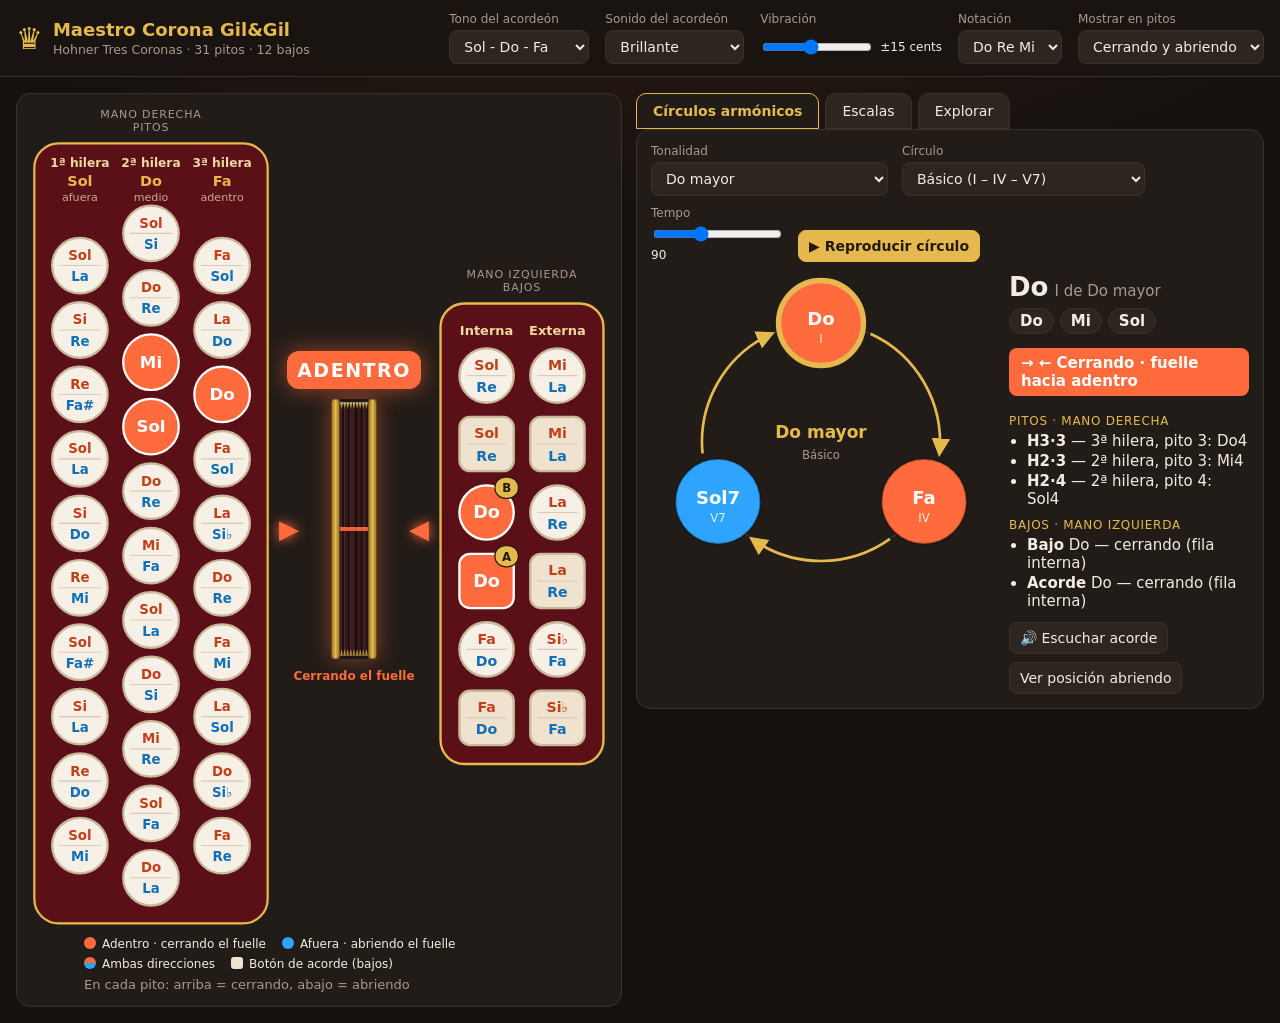
==== index.html @ 0b9e5608 "Add files via upload Proyecto Maestro corona Gil&Gil, permite reproducir círculos armónicos y escala" ====
<!doctype html>
<html lang="es">
<head>
  <meta charset="utf-8">
  <meta name="viewport" content="width=device-width, initial-scale=1">
  <title>Maestro Corona Gil&amp;Gil</title>
  <meta name="theme-color" content="#1a1512">
  <meta name="description" content="Círculos armónicos, escalas y teclado del acordeón diatónico Hohner Tres Coronas.">
  <link rel="manifest" href="manifest.webmanifest">
  <link rel="icon" href="icons/icon.svg" type="image/svg+xml">
  <link rel="apple-touch-icon" href="icons/apple-touch-icon.png">
  <link rel="stylesheet" href="css/styles.css">
</head>
<body>
  <header class="topbar">
    <div class="brand">
      <span class="logo">♛</span>
      <div>
        <strong>Maestro Corona Gil&amp;Gil</strong>
        <small>Hohner Tres Coronas · 31 pitos · 12 bajos</small>
      </div>
    </div>
    <div class="controls">
      <button id="installBtn" class="primary install hidden">⬇ Instalar app</button>
      <label>Tono del acordeón <select id="tuning"></select></label>
      <label>Sonido del acordeón <select id="voice"></select></label>
      <label>Vibración
        <span class="inline"><input type="range" id="tremolo" min="0" max="35" step="1"><output id="tremoloOut"></output></span>
      </label>
      <label>Notación
        <select id="notation">
          <option value="latin">Do Re Mi</option>
          <option value="anglo">C D E</option>
        </select>
      </label>
      <label>Mostrar en pitos
        <select id="display">
          <option value="both">Cerrando y abriendo</option>
          <option value="push">Solo cerrando</option>
          <option value="pull">Solo abriendo</option>
        </select>
      </label>
    </div>
  </header>

  <main>
    <section class="card instrument">
      <div class="scroll-x">
        <div class="accordion">
          <div class="side">
            <div class="part-title">Mano derecha<br>Pitos</div>
            <svg id="treble" class="keys"></svg>
          </div>
          <div id="bellows" class="bellows">
            <div class="bw-label" id="bellowsLabel">FUELLE</div>
            <div class="bw-stage">
              <span class="bw-arrow left" id="arrowL"></span>
              <div class="bw-body">
                <div class="bw-frame"></div>
                <div class="bw-pleats">
                  <i></i><i></i><i></i><i></i><i></i><i></i><i></i><i></i><i></i>
                </div>
                <div class="bw-frame"></div>
              </div>
              <span class="bw-arrow right" id="arrowR"></span>
            </div>
            <div class="bw-sub" id="bellowsSub">Toca un botón</div>
          </div>
          <div class="side">
            <div class="part-title">Mano izquierda<br>Bajos</div>
            <svg id="bass" class="keys"></svg>
          </div>
        </div>
      </div>
      <div class="legend">
        <span><i class="dot push"></i>Adentro · cerrando el fuelle</span>
        <span><i class="dot pull"></i>Afuera · abriendo el fuelle</span>
        <span><i class="dot both"></i>Ambas direcciones</span>
        <span><i class="sq"></i>Botón de acorde (bajos)</span>
        <span class="muted">En cada pito: arriba = cerrando, abajo = abriendo</span>
      </div>
    </section>

    <div class="work">
    <nav class="tabs">
      <button data-tab="circles" class="active">Círculos armónicos</button>
      <button data-tab="scales">Escalas</button>
      <button data-tab="explore">Explorar</button>
    </nav>

    <section class="card tab" id="tab-circles">
      <div class="toolbar">
        <label>Tonalidad <select id="cKey"></select></label>
        <label>Círculo <select id="cType"></select></label>
        <label>Tempo <input type="range" id="cTempo" min="40" max="180" value="90"><output id="cTempoOut">90</output></label>
        <button id="cPlay" class="primary">▶ Reproducir círculo</button>
      </div>
      <div class="circle-wrap">
        <svg id="circleSvg" viewBox="0 0 320 320"></svg>
        <div id="chordInfo" class="chord-info"></div>
      </div>
    </section>

    <section class="card tab hidden" id="tab-scales">
      <div class="toolbar">
        <label>Tónica <select id="sRoot"></select></label>
        <label>Escala <select id="sType"></select></label>
        <label>Mano
          <select id="sHand">
            <option value="pitos">Pitos (mano derecha)</option>
            <option value="bajos">Bajos (mano izquierda)</option>
            <option value="ambas">Pitos + bajos</option>
          </select>
        </label>
        <label>Tocar en <select id="sInt"></select></label>
        <label>Octava inicial
          <select id="sOct"><option value="3">3 (grave)</option><option value="4" selected>4 (media)</option><option value="5">5 (aguda)</option></select>
        </label>
        <label>Extensión
          <select id="sSpan"><option value="1" selected>1 octava</option><option value="2">2 octavas</option></select>
        </label>
      </div>
      <div class="toolbar">
        <button id="sPlay" class="primary">▶ Reproducir</button>
        <button id="sPrev">◀ Paso</button>
        <button id="sNext">Paso ▶</button>
        <button id="sMap">Ver recorrido completo</button>
        <label>Tempo <input type="range" id="sTempo" min="40" max="200" value="100"><output id="sTempoOut">100</output></label>
      </div>
      <div id="scaleSummary" class="summary"></div>
      <div id="steps" class="steps"></div>
    </section>

    <section class="card tab hidden" id="tab-explore">
      <div class="toolbar">
        <div class="seg" id="dirSeg">
          <button data-dir="push" class="active push">→ ← Cerrando</button>
          <button data-dir="pull" class="pull">← → Abriendo</button>
        </div>
        <label>Buscar nota <select id="eFind"></select></label>
        <button id="eClear">Limpiar</button>
      </div>
      <p class="muted">Toca cualquier pito o bajo para escucharlo en la dirección elegida.
        Barra espaciadora: cambiar dirección del fuelle.</p>
      <div id="exploreInfo" class="summary"></div>
    </section>
    </div>
  </main>

  <script src="js/layout.js"></script>
  <script src="js/music.js"></script>
  <script src="js/audio.js"></script>
  <script src="js/app.js"></script>
  <script src="js/install.js"></script>
</body>
</html>
---- css/styles.css ----
:root {
  --bg: #14110f;
  --card: #221c18;
  --line: #3a312b;
  --text: #f3ece4;
  --muted: #a8998b;
  --gold: #e5b94e;
  --push: #ff6b3d;
  --pull: #2fa4ff;
  --na: #5a504a;
  --key: #f6f0e6;
  --key-line: #c9b89a;
  --body: #5b1018;
}

* { box-sizing: border-box; }

body {
  margin: 0;
  background: radial-gradient(1200px 600px at 50% -200px, #3a1d14 0%, transparent 70%), var(--bg);
  color: var(--text);
  font-family: system-ui, -apple-system, "Segoe UI", Roboto, sans-serif;
  font-size: 15px;
}

.topbar {
  display: flex; flex-wrap: wrap; gap: 12px 24px; justify-content: space-between; align-items: center;
  padding: 12px 16px; background: #1a1512ee; border-bottom: 1px solid var(--line);
  position: sticky; top: 0; z-index: 10; backdrop-filter: blur(6px);
}
.brand { display: flex; gap: 10px; align-items: center; }
.brand strong { font-size: 18px; color: var(--gold); display: block; }
.brand small { color: var(--muted); }
.logo { font-size: 30px; color: var(--gold); }
.controls { display: flex; flex-wrap: wrap; gap: 10px 16px; align-items: flex-end; }
.install { align-self: flex-end; }

label { display: inline-flex; flex-direction: column; gap: 4px; font-size: 12px; color: var(--muted); }
select, button, input[type=range] { font: inherit; font-size: 14px; }
select, button {
  background: #2d2520; color: var(--text); border: 1px solid var(--line); border-radius: 8px; padding: 7px 10px;
}
button { cursor: pointer; }
button:hover { border-color: var(--gold); }
button.primary { background: var(--gold); color: #241a0b; border-color: var(--gold); font-weight: 600; }
output { color: var(--text); font-size: 12px; }
.inline { display: inline-flex; align-items: center; gap: 6px; min-height: 34px; }
.inline input { width: 110px; }
.inline output { min-width: 58px; }

main { max-width: 1320px; margin: 0 auto; padding: 16px; display: flex; flex-direction: column; gap: 14px; }
.work { display: flex; flex-direction: column; min-width: 0; }

/* En pantallas anchas el acordeón queda a la izquierda y los controles a la derecha */
@media (min-width: 1000px) {
  main { display: grid; grid-template-columns: auto minmax(0, 1fr); align-items: start; }
  .instrument { position: sticky; top: 88px; }
}
.card { background: var(--card); border: 1px solid var(--line); border-radius: 14px; padding: 14px; }
.hidden { display: none !important; }
.muted { color: var(--muted); font-size: 13px; }

/* ---------- Acordeón (vertical: bajos | fuelle | pitos) ---------- */
.scroll-x { overflow-x: auto; }
.accordion { display: flex; flex-direction: row; justify-content: center; align-items: center; gap: 8px; width: max-content; margin: 0 auto; }
.side { display: flex; flex-direction: column; align-items: center; gap: 6px; }
.part-title { font-size: 11px; letter-spacing: .08em; text-transform: uppercase; color: var(--muted); text-align: center; }
svg.keys { height: auto; display: block; }
#treble { width: 240px; }
#bass { width: 170px; }

.panel { fill: var(--body); stroke: var(--gold); stroke-width: 2; }
.rowlbl { fill: #f0d9a0; font-size: 11px; font-weight: 600; text-anchor: middle; }
.rowkey { fill: var(--gold); font-size: 13px; font-weight: 700; text-anchor: middle; }
.rowplace { fill: #c9a98a; font-size: 10px; text-anchor: middle; }

.key { cursor: pointer; }
.key > .cap { fill: var(--key); stroke: var(--key-line); stroke-width: 2; transition: fill .15s; }
.key:hover > .cap { stroke: var(--gold); stroke-width: 3; }
.key text { text-anchor: middle; font-size: 12px; font-weight: 600; pointer-events: none; }
.key text.push { fill: #c2401a; }
.key text.pull { fill: #116fb5; }
.key text.big { font-size: 15px; fill: #2b1c10; }
.key line { stroke: #d9cbb3; }
.key.chord > .cap { fill: #efe3cf; }
.key.hl.push > .cap { fill: var(--push); stroke: #fff; }
.key.hl.pull > .cap { fill: var(--pull); stroke: #fff; }
.key.hl.both > .cap { fill: url(#gBoth); stroke: #fff; }
.key.hl text { fill: #fff; }
.key.hl line { stroke: #ffffff88; }
.badge circle { fill: var(--gold); stroke: #241a0b; stroke-width: 1.5; }
.badge text { fill: #241a0b !important; font-size: 10px; font-weight: 700; }
.small { font-size: 9px !important; font-weight: 500 !important; }

/* ---------- Fuelle ---------- */
.bellows {
  --c: #8a7a66;
  width: 150px; align-self: center;
  display: flex; flex-direction: column; align-items: center; gap: 10px;
}
.bellows.push { --c: var(--push); }
.bellows.pull { --c: var(--pull); }

.bw-label {
  min-width: 118px; text-align: center; padding: 8px 10px; border-radius: 12px;
  font-size: 19px; font-weight: 800; letter-spacing: .08em; color: #fff;
  background: var(--c); box-shadow: 0 0 22px color-mix(in srgb, var(--c) 55%, transparent);
  transition: background .3s, box-shadow .3s;
}
.bw-sub { font-size: 12px; font-weight: 600; color: var(--c); text-align: center; transition: color .3s; }

.bw-stage { position: relative; width: 150px; height: 260px; display: flex; align-items: center; justify-content: center; }
.bw-body {
  height: 100%; width: 78px; display: flex; align-items: stretch;
  filter: drop-shadow(0 0 10px color-mix(in srgb, var(--c) 45%, transparent));
  transition: width .45s cubic-bezier(.3, 1.4, .5, 1), filter .3s;
}
.bellows.push .bw-body { width: 46px; }
.bellows.pull .bw-body { width: 112px; }
.bellows.pump .bw-body { animation: pump .45s ease-out; }
@keyframes pump { 0% { transform: scaleY(.97); } 60% { transform: scaleY(1.02); } 100% { transform: scaleY(1); } }

.bw-frame {
  width: 9px; flex: none; border-radius: 4px;
  background: linear-gradient(90deg, #8a6a24, var(--gold), #8a6a24);
  box-shadow: inset 0 0 0 1px #00000055;
}
.bw-pleats { flex: 1; display: flex; min-width: 0; }
.bw-pleats i {
  flex: 1; min-width: 0; position: relative;
  background:
    linear-gradient(90deg, #00000088, transparent 30%, transparent 70%, #00000088),
    linear-gradient(90deg, #2a1416 0 50%, #4a2328 50% 100%);
  border-top: 3px solid #1a1a1a; border-bottom: 3px solid #1a1a1a;
}
.bw-pleats i:nth-child(odd) {
  background:
    linear-gradient(90deg, #00000088, transparent 30%, transparent 70%, #00000088),
    linear-gradient(90deg, #4a2328 0 50%, #2a1416 50% 100%);
}
/* Esquineros metálicos y franja de color de dirección */
.bw-pleats i::before, .bw-pleats i::after {
  content: ""; position: absolute; left: 0; right: 0; height: 7px;
  background: linear-gradient(180deg, #d9c27a, #8a6a24);
}
.bw-pleats i::before { top: 0; clip-path: polygon(0 0, 100% 0, 50% 100%); }
.bw-pleats i::after { bottom: 0; clip-path: polygon(50% 0, 100% 100%, 0 100%); }
.bw-body { position: relative; }
.bw-body::after {
  content: ""; position: absolute; left: 9px; right: 9px; top: 50%; height: 4px; margin-top: -2px;
  background: var(--c); opacity: .9; transition: background .3s;
}

.bw-arrow {
  position: absolute; top: 50%; margin-top: -16px; font-size: 26px; line-height: 32px;
  color: var(--c); text-shadow: 0 0 12px var(--c);
}
.bw-arrow.left { left: 0; }
.bw-arrow.right { right: 0; }
.bellows.push .bw-arrow.left, .bellows.pull .bw-arrow.right { animation: toRight .9s ease-in-out infinite; }
.bellows.push .bw-arrow.right, .bellows.pull .bw-arrow.left { animation: toLeft .9s ease-in-out infinite; }
@keyframes toRight { 0% { transform: translateX(-6px); opacity: .55; } 100% { transform: translateX(6px); opacity: 1; } }
@keyframes toLeft { 0% { transform: translateX(6px); opacity: .55; } 100% { transform: translateX(-6px); opacity: 1; } }

.legend { display: flex; flex-wrap: wrap; gap: 6px 16px; margin: 10px auto 0; max-width: 470px; font-size: 12px; align-items: center; }
.dot { display: inline-block; width: 12px; height: 12px; border-radius: 50%; margin-right: 6px; vertical-align: -1px; }
.dot.push { background: var(--push); }
.dot.pull { background: var(--pull); }
.dot.both { background: linear-gradient(180deg, var(--push) 50%, var(--pull) 50%); }
.sq { display: inline-block; width: 12px; height: 12px; border-radius: 3px; background: #efe3cf; margin-right: 6px; vertical-align: -1px; }

/* ---------- Pestañas ---------- */
.tabs { display: flex; gap: 6px; flex-wrap: wrap; }
.tabs button { border-radius: 10px 10px 0 0; padding: 9px 16px; }
.tabs button.active { background: var(--card); border-color: var(--gold); color: var(--gold); font-weight: 600; }

.toolbar { display: flex; flex-wrap: wrap; gap: 10px 14px; align-items: flex-end; margin-bottom: 10px; }

/* Círculos */
.circle-wrap { display: grid; grid-template-columns: minmax(260px, 340px) 1fr; gap: 18px; align-items: start; }
#circleSvg { width: 100%; height: auto; }
.ring { fill: none; stroke: #3a312b; stroke-width: 2; stroke-dasharray: 4 6; }
.arc { fill: none; stroke: var(--gold); stroke-width: 2.5; }
.arrowhead { fill: var(--gold); }
.node { cursor: pointer; }
.node circle { stroke: #00000055; stroke-width: 2; }
.node.push circle { fill: var(--push); }
.node.pull circle { fill: var(--pull); }
.node.na circle { fill: var(--na); }
.node.sel circle { stroke: var(--gold); stroke-width: 5; }
.node text { text-anchor: middle; fill: #fff; pointer-events: none; }
.node .nm { font-size: 17px; font-weight: 700; }
.node .dg { font-size: 11px; opacity: .85; }
.center-t { text-anchor: middle; fill: var(--gold); font-size: 16px; font-weight: 700; }
.center-s { text-anchor: middle; fill: var(--muted); font-size: 11px; }

.chord-info h3 { margin: 0 0 6px; font-size: 26px; }
.chord-info h3 .deg { font-size: 15px; color: var(--muted); font-weight: 500; margin-left: 6px; }
.tones { display: flex; gap: 6px; flex-wrap: wrap; margin-bottom: 10px; }
.tone { background: #2d2520; border: 1px solid var(--line); border-radius: 20px; padding: 3px 10px; font-weight: 600; }
.dirbadge { display: inline-block; padding: 6px 12px; border-radius: 8px; font-weight: 700; color: #fff; margin: 4px 0 8px; }
.dirbadge.push { background: var(--push); }
.dirbadge.pull { background: var(--pull); }
.sub { color: var(--gold); font-size: 12px; text-transform: uppercase; letter-spacing: .06em; margin-top: 10px; }
.chord-info ul { margin: 4px 0; padding-left: 18px; }
.chord-info li { margin: 2px 0; }
.warn { color: #ffb36b; font-size: 13px; margin: 4px 0; }
.note { color: var(--muted); font-size: 13px; margin: 4px 0; }
.btnrow { display: flex; gap: 8px; flex-wrap: wrap; margin-top: 12px; }

/* Escalas */
.summary { font-size: 14px; margin: 6px 0 10px; line-height: 1.5; }
.steps { display: flex; flex-wrap: wrap; gap: 6px; }
.step {
  display: flex; flex-direction: column; align-items: center; gap: 2px; min-width: 64px;
  padding: 6px 6px; border-radius: 10px; border: 2px solid transparent; color: #fff; font-size: 13px;
}
.step.push { background: #6b2a17; border-color: var(--push); }
.step.pull { background: #133e5f; border-color: var(--pull); }
.step.na { background: #2a2420; border: 2px dashed var(--na); color: var(--muted); }
.step.active { outline: 3px solid var(--gold); outline-offset: 1px; }
.step .num { font-size: 10px; opacity: .7; }
.step .nn { font-weight: 700; line-height: 1.15; text-align: center; }
.step .dir { font-size: 12px; font-weight: 700; }
.step.push .dir { color: var(--push); }
.step.pull .dir { color: var(--pull); }
.step .refs { font-size: 10px; opacity: .8; }
.step.sep { margin-left: 14px; }
.step.gs { margin-left: 8px; }

/* Explorar */
.seg { display: inline-flex; }
.seg button { border-radius: 0; }
.seg button:first-child { border-radius: 8px 0 0 8px; }
.seg button:last-child { border-radius: 0 8px 8px 0; }
.seg button.active.push { background: var(--push); border-color: var(--push); color: #fff; }
.seg button.active.pull { background: var(--pull); border-color: var(--pull); color: #fff; }

@media (max-width: 760px) {
  .circle-wrap { grid-template-columns: 1fr; }
  #circleSvg { max-width: 340px; margin: 0 auto; }
  main { padding: 10px; }
}
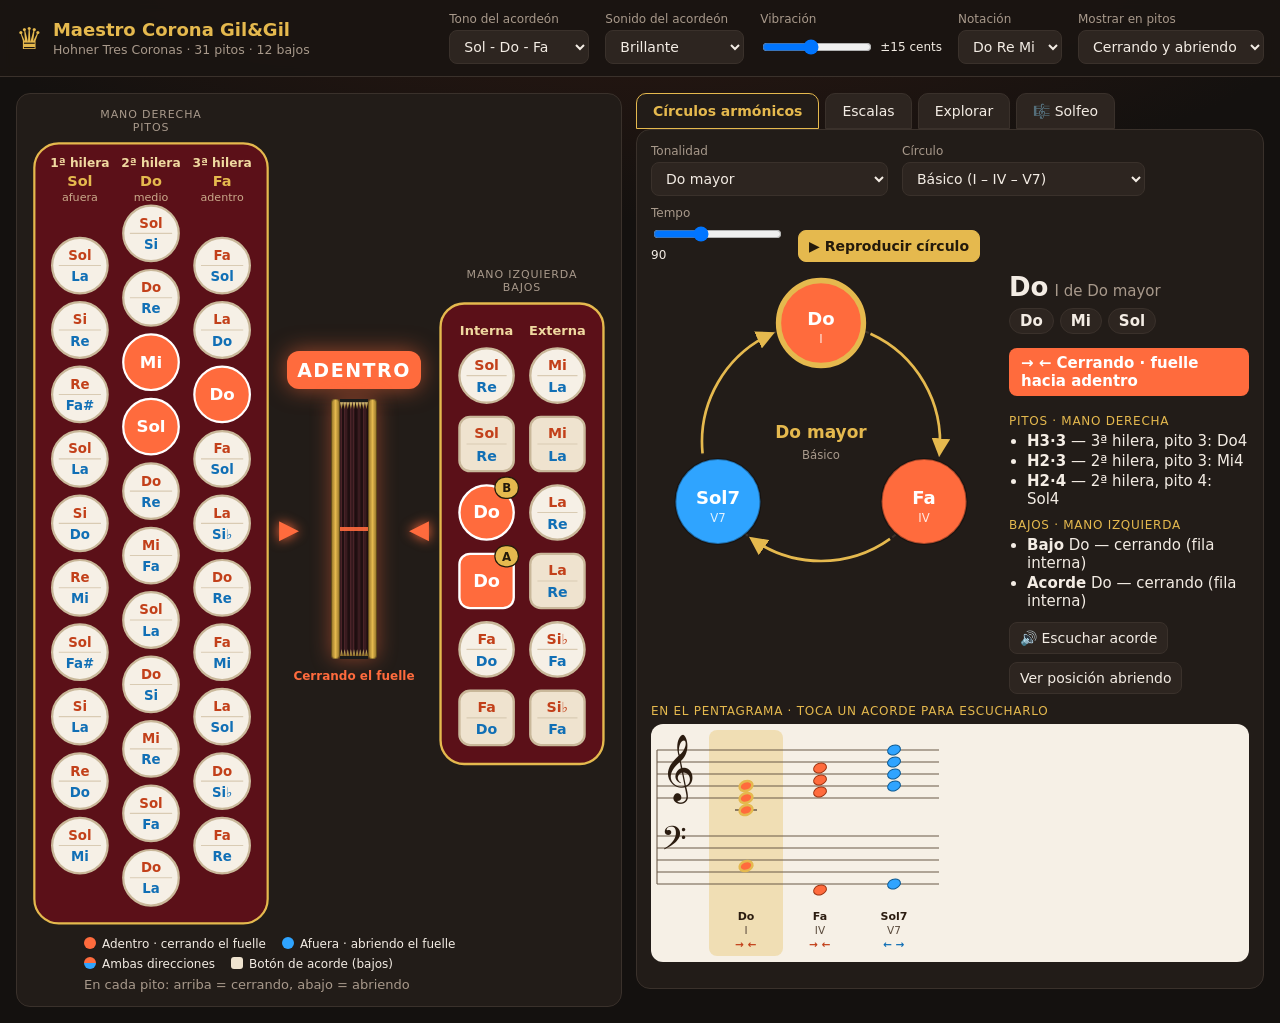
==== commit 01ebbea8: "Add files via upload" ====
--- a/index.html
+++ b/index.html
@@ -86,6 +86,7 @@
       <button data-tab="circles" class="active">Círculos armónicos</button>
       <button data-tab="scales">Escalas</button>
       <button data-tab="explore">Explorar</button>
+      <button data-tab="solfeo">🎼 Solfeo</button>
     </nav>
 
     <section class="card tab" id="tab-circles">
@@ -99,6 +100,8 @@
         <svg id="circleSvg" viewBox="0 0 320 320"></svg>
         <div id="chordInfo" class="chord-info"></div>
       </div>
+      <div class="sub">En el pentagrama · toca un acorde para escucharlo</div>
+      <div class="staff-wrap"><svg id="cStaff" class="staff"></svg></div>
     </section>
 
     <section class="card tab hidden" id="tab-scales">
@@ -128,6 +131,7 @@
         <label>Tempo <input type="range" id="sTempo" min="40" max="200" value="100"><output id="sTempoOut">100</output></label>
       </div>
       <div id="scaleSummary" class="summary"></div>
+      <div class="staff-wrap"><svg id="sStaff" class="staff"></svg></div>
       <div id="steps" class="steps"></div>
     </section>
 
@@ -143,14 +147,170 @@
       <p class="muted">Toca cualquier pito o bajo para escucharlo en la dirección elegida.
         Barra espaciadora: cambiar dirección del fuelle.</p>
       <div id="exploreInfo" class="summary"></div>
-    </section>
-    </div>
-  </main>
+  </section>
+
+  <section class="card tab hidden" id="tab-solfeo">
+    <div class="seg modes" id="solMode">
+      <button data-m="camino" class="active">🎯 Camino</button>
+      <button data-m="lectura">📖 Lectura</button>
+      <button data-m="oido">👂 Oído</button>
+      <button data-m="ritmo">🥁 Ritmo</button>
+      <button data-m="mic">🎤 Micrófono</button>
+      <button data-m="canto">🗣 Cantar</button>
+      <button data-m="progreso">📈 Progreso</button>
+    </div>
+    <div class="instr">
+      <span>Sonido de los ejercicios:</span>
+      <div class="seg" id="solInstr">
+        <button data-i="acordeon" class="active">🪗 Acordeón</button>
+        <button data-i="piano">🎹 Piano</button>
+      </div>
+    </div>
+    <div id="goalBar" class="goal hidden"></div>
+
+    <div class="pane" id="pane-camino">
+      <div id="goalList"></div>
+    </div>
+
+    <div class="pane hidden" id="pane-lectura">
+      <div class="toolbar">
+        <label>Nivel <select id="lLevel"></select></label>
+        <label class="check"><input type="checkbox" id="lHide"> Ocultar nombres en el acordeón</label>
+        <button id="lStart" class="primary">▶ Empezar</button>
+        <button id="lHint">💡 Pista</button>
+        <button id="lSkip">Saltar ⏭</button>
+      </div>
+      <div class="game">
+        <div class="staff-wrap big"><svg id="lStaff" class="staff"></svg></div>
+        <div class="game-side">
+          <div id="lMsg" class="game-msg">Pulsa «Empezar» y toca en el acordeón la nota que aparece.</div>
+          <div class="score">Aciertos <b id="lOk">0</b> · Fallos <b id="lBad">0</b> · Racha <b id="lStreak">0</b> <span id="lTime"></span></div>
+        </div>
+      </div>
+      <p class="muted">Cada pito tiene dos notas: toca la <b style="color:var(--push)">mitad de arriba</b> para cerrar el fuelle (adentro)
+        o la <b style="color:var(--pull)">mitad de abajo</b> para abrirlo (afuera). La octava cuenta.</p>
+    </div>
+
+    <div class="pane hidden" id="pane-oido">
+      <div class="toolbar">
+        <label>Ejercicio
+          <select id="oType">
+            <option value="notas">Notas de la escala</option>
+            <option value="intervalos">Intervalos</option>
+            <option value="acordes">Acordes</option>
+            <option value="circulos">Círculos armónicos</option>
+            <option value="dictado">Dictado: repite la melodía</option>
+          </select>
+        </label>
+        <label class="check"><input type="checkbox" id="oHard"> Más difícil</label>
+        <button id="oPlay" class="primary">▶ Nueva pregunta</button>
+        <button id="oRepeat">🔁 Repetir</button>
+      </div>
+      <div id="oMsg" class="game-msg">Escucha y elige la respuesta.</div>
+      <div id="oAnswers" class="answers"></div>
+      <div class="score">Aciertos <b id="oOk">0</b> · Fallos <b id="oBad">0</b> · Racha <b id="oStreak">0</b></div>
+    </div>
+
+    <div class="pane hidden" id="pane-ritmo">
+      <div class="toolbar">
+        <label>Ejercicio <select id="rLesson"></select></label>
+        <label>Tempo <span class="inline"><input type="range" id="rTempo" min="40" max="200"><output id="rTempoOut"></output></span></label>
+        <label class="check"><input type="checkbox" id="rGuide" checked> Escuchar el ritmo mientras practico</label>
+      </div>
+      <div class="toolbar">
+        <button id="rListen">🔊 Escuchar</button>
+        <button id="rPractice" class="primary">🥁 Practicar</button>
+        <button id="rTap" class="tap">TOCA AQUÍ<small>o barra espaciadora o cualquier botón del acordeón</small></button>
+      </div>
+      <div class="staff-wrap"><svg id="rStaff" class="staff"></svg></div>
+      <div id="rInfo" class="note"></div>
+      <div id="rMsg" class="game-msg"></div>
+    </div>
+
+    <div class="pane hidden" id="pane-mic">
+      <div class="toolbar">
+        <label>Qué tocar
+          <select id="mLevel">
+            <option value="escala">Notas de la escala</option>
+            <option value="alteradas">Con sostenidos y bemoles</option>
+            <option value="libre">Libre (afinador)</option>
+          </select>
+        </label>
+        <button id="mOn" class="primary">🎤 Activar micrófono</button>
+        <button id="mSkip">Saltar ⏭</button>
+      </div>
+      <div class="game">
+        <div class="staff-wrap big"><svg id="mStaff" class="staff"></svg></div>
+        <div class="game-side">
+          <div class="tuner">
+            <div class="tuner-note dim" id="mNote">—</div>
+            <div class="tuner-bar"><span></span><i id="mNeedle"></i></div>
+            <div class="tuner-cents" id="mCents">Micrófono apagado</div>
+          </div>
+          <div id="mMsg" class="game-msg"></div>
+          <div class="score">Aciertos <b id="mOk">0</b> · Racha <b id="mStreak">0</b></div>
+        </div>
+      </div>
+      <p class="muted">Toca tu acordeón real cerca del computador, en un lugar sin ruido, y deja sonar la nota un momento.
+        La primera vez Chrome te pedirá permiso para usar el micrófono. La app reconoce qué nota suena y te muestra
+        en qué pitos está; no sabe si la tocaste cerrando o abriendo, porque suena igual.</p>
+    </div>
+
+    <div class="pane hidden" id="pane-canto">
+      <div class="toolbar">
+        <label>Qué cantar
+          <select id="vEx">
+            <option value="nota">Una nota</option>
+            <option value="escala">La escala (Do Re Mi… subiendo y bajando)</option>
+            <option value="melodia">Leer y cantar una melodía</option>
+          </select>
+        </label>
+        <label>Tu voz
+          <select id="vVoice">
+            <option value="grave">Grave (hombre) · clave de fa</option>
+            <option value="aguda">Aguda (mujer o niño) · clave de sol</option>
+          </select>
+        </label>
+        <label class="check"><input type="checkbox" id="vHelp" checked> Tocar cada nota antes de cantarla</label>
+      </div>
+      <div class="toolbar">
+        <button id="vOn" class="primary">🎤 Activar micrófono</button>
+        <button id="vNew">↺ Nuevo</button>
+        <button id="vTone">🎵 Dar el tono</button>
+        <button id="vHear">🔊 Escuchar lo que falta</button>
+      </div>
+      <div class="staff-wrap"><svg id="vStaff" class="staff"></svg></div>
+      <div class="game">
+        <div class="sing-now" id="vNow"></div>
+        <div class="game-side">
+          <div class="tuner">
+            <div class="tuner-note dim" id="vNote">—</div>
+            <div class="tuner-bar"><span></span><i id="vNeedle"></i></div>
+            <div class="tuner-cents" id="vCents">Micrófono apagado</div>
+          </div>
+          <div id="vMsg" class="game-msg"></div>
+          <div class="score">Notas afinadas <b id="vOk">0</b> · Ejercicios completos <b id="vDone">0</b></div>
+        </div>
+      </div>
+      <p class="muted">Solfear es cantar cada nota diciendo su nombre: «Do, Re, Mi…». Canta con la voz firme y sostén cada nota
+        hasta que se ponga verde. No importa en qué octava cantes. Mientras la app toca la guía no te escucha, así no se
+        confunde con su propio sonido. Usa audífonos si puedes.</p>
+    </div>
+
+    <div class="pane hidden" id="pane-progreso">
+      <div id="pList"></div>
+      <div class="btnrow"><button id="pReset">🗑 Borrar mi progreso</button></div>
+    </div>
+  </section>
+  </div>
+</main>
 
   <script src="js/layout.js"></script>
   <script src="js/music.js"></script>
   <script src="js/audio.js"></script>
+  <script src="js/staff.js"></script>
   <script src="js/app.js"></script>
+  <script src="js/solfeo.js"></script>
   <script src="js/install.js"></script>
 </body>
 </html>
--- a/css/styles.css
+++ b/css/styles.css
@@ -241,3 +241,129 @@
   #circleSvg { max-width: 340px; margin: 0 auto; }
   main { padding: 10px; }
 }
+
+/* ---------- Pentagrama ---------- */
+.staff-wrap { overflow-x: auto; margin: 6px 0 12px; background: #f6f0e6; border-radius: 12px; padding: 4px 0; }
+svg.staff { display: block; }
+.staff .sl { stroke: #6b5a48; stroke-width: 1.1; }
+.staff .sl.bar { stroke-width: 1.4; }
+.staff .sl.end { stroke-width: 3.5; }
+.staff .ledger { stroke: #6b5a48; stroke-width: 1.3; }
+.staff .clef { fill: #2b1c10; font-family: "Apple Symbols", "Segoe UI Symbol", "Noto Music", "Bravura", serif; }
+.staff .tsig { fill: #2b1c10; font: 800 21px Georgia, serif; text-anchor: middle; }
+.staff .acc { fill: #2b1c10; font-size: 16px; text-anchor: middle; font-family: "Apple Symbols", "Segoe UI Symbol", serif; }
+.staff .head { fill: #2b1c10; stroke: #2b1c10; stroke-width: 1; }
+.staff .head.hollow { fill: #f6f0e6; stroke-width: 2.2; }
+.staff .head.push { fill: var(--push); stroke: #9c3311; }
+.staff .head.pull { fill: var(--pull); stroke: #0e5a92; }
+.staff .head.na { fill: #b3a598; stroke: #8a7a6a; }
+.staff .head.ok { fill: #2fae5f; stroke: #1e7a42; }
+.staff .head.meh { fill: var(--gold); stroke: #9a7520; }
+.staff .head.bad { fill: var(--push); stroke: #9c3311; }
+.staff .head.miss { fill: #f6f0e6; stroke: #d0372b; stroke-width: 2.5; stroke-dasharray: 3 2; }
+.staff .stem { stroke: #2b1c10; stroke-width: 1.5; }
+.staff .flag, .staff .beam { fill: #2b1c10; }
+.staff .dot-r { fill: #2b1c10; }
+.staff .rest { fill: #2b1c10; font-size: 30px; text-anchor: middle; font-family: "Apple Symbols", "Segoe UI Symbol", "Noto Music", serif; }
+.staff .tup { fill: #2b1c10; font: italic 700 12px Georgia, serif; text-anchor: middle; }
+.staff .rk { fill: #5b1018; font-size: 12px; font-weight: 800; text-anchor: middle; }
+.staff .lbl { fill: #5a4a3c; font-size: 10.5px; text-anchor: middle; }
+.staff .lbl.b { fill: #2b1c10; font-weight: 700; font-size: 11px; }
+.staff .lbl.push { fill: #c2401a; font-weight: 700; }
+.staff .lbl.pull { fill: #116fb5; font-weight: 700; }
+.staff .col { fill: transparent; cursor: pointer; }
+.staff .col:hover { fill: #e5b94e22; }
+.staff .col.cur { fill: #e5b94e55; }
+.staff .ev { pointer-events: none; }
+.staff .ev.cur .head { stroke: var(--gold); stroke-width: 2.5; }
+.staff-wrap.big { background: #fbf7ef; display: flex; justify-content: center; }
+
+.key .half { fill: transparent; }
+
+/* ---------- Solfeo ---------- */
+.modes { margin-bottom: 12px; flex-wrap: wrap; }
+.seg.modes button.active { background: var(--gold); border-color: var(--gold); color: #241a0b; font-weight: 700; }
+label.check { flex-direction: row; align-items: center; gap: 6px; font-size: 13px; color: var(--text); min-height: 34px; }
+.game { display: flex; flex-wrap: wrap; gap: 14px; align-items: center; }
+.game .staff-wrap { margin: 0; min-width: 200px; }
+.game-side { flex: 1; min-width: 220px; }
+.game-msg { font-size: 16px; line-height: 1.5; padding: 10px 12px; border-radius: 10px; background: #2d2520; margin: 8px 0; min-height: 46px; }
+.game-msg.ok { background: #143d26; border: 1px solid #2fae5f; }
+.game-msg.bad { background: #4a2216; border: 1px solid var(--push); }
+.game-msg button { margin-top: 6px; }
+.game-msg .count { font-size: 28px; font-weight: 800; color: var(--gold); }
+.score { font-size: 14px; color: var(--muted); }
+.score b { color: var(--text); font-size: 16px; }
+.answers { display: flex; flex-wrap: wrap; gap: 8px; margin: 10px 0; }
+.ans { min-width: 92px; padding: 10px 14px; font-weight: 600; }
+.ans.right { background: #2fae5f; border-color: #2fae5f; color: #fff; }
+.ans.wrong { background: var(--push); border-color: var(--push); color: #fff; }
+.tap {
+  flex: 1; min-width: 220px; min-height: 64px; font-size: 20px; font-weight: 800; letter-spacing: .06em;
+  display: flex; flex-direction: column; align-items: center; justify-content: center;
+  background: #3a1d14; border: 2px solid var(--gold); color: var(--gold); user-select: none; touch-action: manipulation;
+}
+.tap small { font-size: 11px; font-weight: 500; letter-spacing: 0; color: var(--muted); }
+.tap.hit { animation: hit .18s ease-out; }
+@keyframes hit { 0% { background: var(--gold); color: #241a0b; transform: scale(.97); } 100% { background: #3a1d14; } }
+.mk.ok { color: #2fae5f; } .mk.meh { color: var(--gold); } .mk.bad { color: var(--push); } .mk.miss { color: #d0372b; }
+
+.stats { display: flex; gap: 10px; flex-wrap: wrap; margin-bottom: 12px; }
+.stats div { flex: 1; min-width: 120px; background: #2d2520; border-radius: 12px; padding: 10px; text-align: center; }
+.stats b { display: block; font-size: 28px; color: var(--gold); }
+.stats span { font-size: 12px; color: var(--muted); }
+.prog { width: 100%; border-collapse: collapse; font-size: 13px; }
+.prog td, .prog th { padding: 6px 8px; border-bottom: 1px solid var(--line); text-align: left; }
+.prog tr.grp th { color: var(--gold); padding-top: 14px; font-size: 12px; }
+.prog tr.grp th:first-child { font-size: 15px; }
+.prog .bar { display: inline-block; width: 90px; height: 8px; border-radius: 4px; background: #3a312b; overflow: hidden; vertical-align: middle; margin-right: 6px; }
+.prog .bar i { display: block; height: 100%; background: linear-gradient(90deg, var(--gold), #2fae5f); }
+
+/* Dictado */
+.bub {
+  min-width: 52px; height: 52px; padding: 0 10px; border-radius: 26px; display: inline-flex; align-items: center; justify-content: center;
+  border: 2px dashed var(--na); color: var(--muted); font-weight: 700; font-size: 16px;
+}
+.bub.now { border: 2px solid var(--gold); color: var(--gold); }
+.bub.err { border-color: var(--push); color: var(--push); }
+.bub.done { border: 2px solid #2fae5f; background: #2fae5f; color: #fff; }
+
+/* Micrófono */
+.tuner { background: #2d2520; border-radius: 12px; padding: 10px 14px; text-align: center; }
+.tuner-note { font-size: 38px; font-weight: 800; color: var(--gold); line-height: 1.1; }
+.tuner-note.dim { opacity: .35; }
+.tuner-bar { position: relative; height: 12px; margin: 8px 0 4px; border-radius: 6px;
+  background: linear-gradient(90deg, var(--push), #2fae5f 38% 62%, var(--push)); opacity: .9; }
+.tuner-bar span { position: absolute; left: 50%; top: -3px; bottom: -3px; width: 2px; background: #fff; }
+.tuner-bar i { position: absolute; left: 50%; top: -5px; width: 6px; height: 22px; margin-left: -3px; border-radius: 3px;
+  background: #fff; box-shadow: 0 0 6px #000; transition: left .08s; }
+.tuner-bar i.in { background: #2fae5f; }
+.tuner-cents { font-size: 12px; color: var(--muted); }
+
+/* Camino guiado */
+.goal { display: flex; flex-wrap: wrap; gap: 8px; align-items: center; padding: 8px 12px; margin-bottom: 12px;
+  border-radius: 10px; background: #3a2a10; border: 1px solid var(--gold); font-size: 14px; }
+.goal.done { background: #143d26; border-color: #2fae5f; }
+.goal .gprog { background: var(--gold); color: #241a0b; border-radius: 12px; padding: 2px 10px; font-weight: 700; }
+.goal button { padding: 4px 10px; font-size: 13px; }
+.path-head { font-size: 15px; display: flex; align-items: center; gap: 10px; flex-wrap: wrap; }
+.path-head .bar { flex: 1; min-width: 120px; height: 10px; border-radius: 5px; background: #3a312b; overflow: hidden; }
+.path-head .bar i { display: block; height: 100%; background: linear-gradient(90deg, var(--gold), #2fae5f); }
+.path { display: flex; flex-direction: column; gap: 6px; }
+.pstep { display: flex; align-items: center; gap: 10px; padding: 8px 10px; border-radius: 10px; background: #2d2520; border: 1px solid var(--line); }
+.pstep.done { border-color: #2fae5f66; }
+.pstep.open:not(.done) { border-color: var(--gold); box-shadow: 0 0 12px #e5b94e33; }
+.pstep.locked { opacity: .5; }
+.pnum { width: 30px; height: 30px; flex: none; border-radius: 50%; background: #3a312b; display: flex; align-items: center; justify-content: center; font-weight: 800; }
+.pstep.open:not(.done) .pnum { background: var(--gold); color: #241a0b; }
+.ptxt { flex: 1; display: flex; flex-direction: column; }
+.ptxt small { color: var(--muted); font-size: 12px; }
+
+/* Cantar */
+.sing-now { min-width: 200px; font-size: 22px; color: var(--muted); text-align: center; padding: 10px; }
+.sing-now b { display: block; font-size: 56px; color: var(--gold); line-height: 1.1; }
+
+/* Instrumento de los ejercicios de solfeo */
+.instr { display: flex; align-items: center; gap: 8px; flex-wrap: wrap; margin: -4px 0 12px; font-size: 13px; color: var(--muted); }
+.instr .seg button { padding: 5px 12px; font-size: 13px; }
+.instr .seg button.active { background: var(--gold); border-color: var(--gold); color: #241a0b; font-weight: 700; }
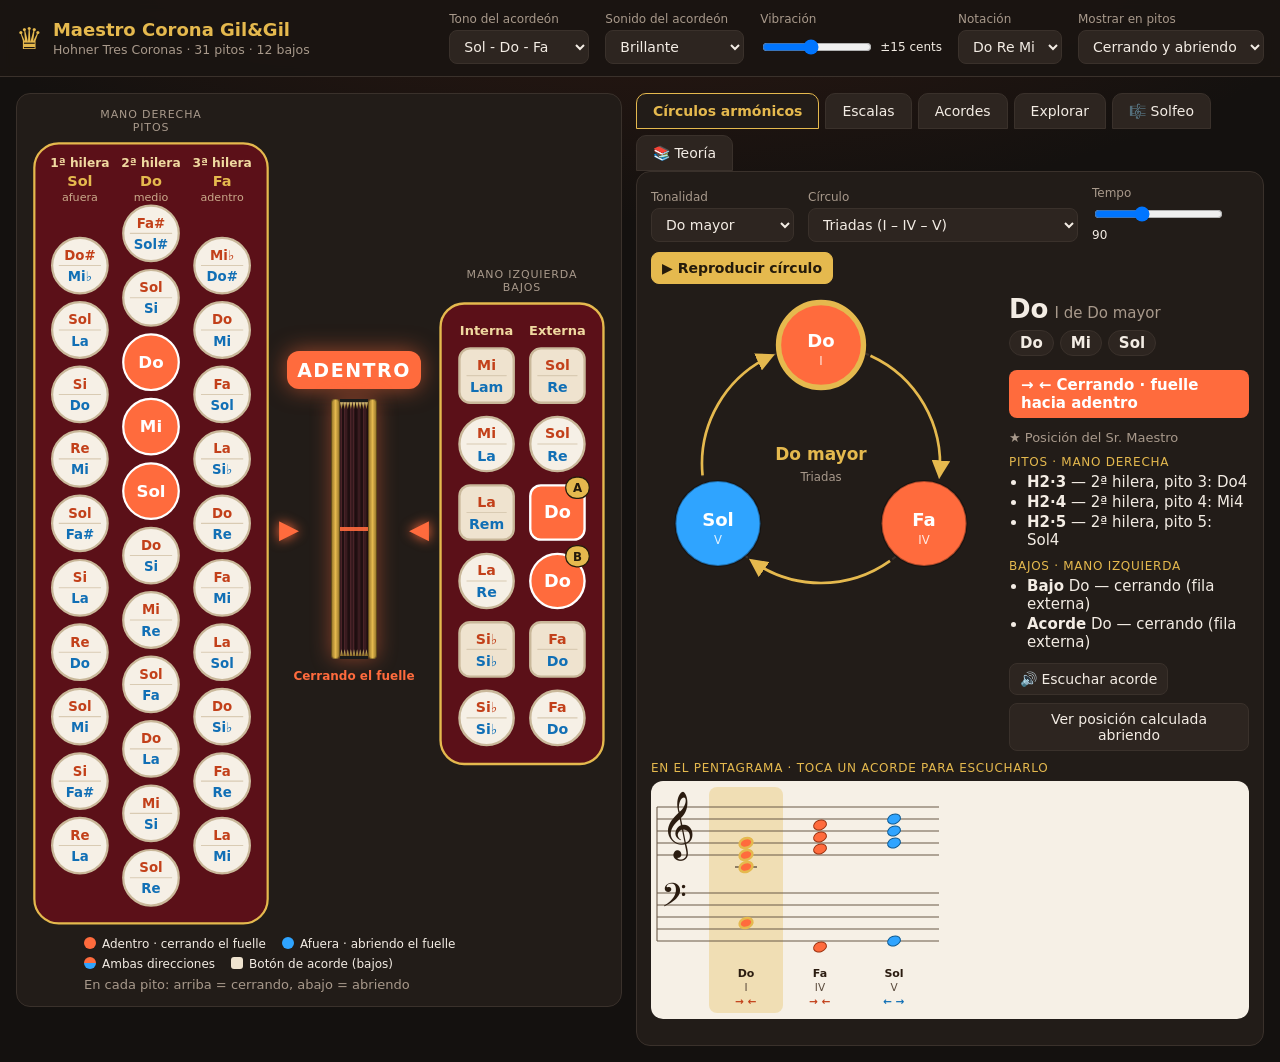
==== commit 785770d6: "Add files via upload" ====
--- a/index.html
+++ b/index.html
@@ -9,6 +9,10 @@
   <link rel="manifest" href="manifest.webmanifest">
   <link rel="icon" href="icons/icon.svg" type="image/svg+xml">
   <link rel="apple-touch-icon" href="icons/apple-touch-icon.png">
+  <meta name="apple-mobile-web-app-capable" content="yes">
+  <meta name="mobile-web-app-capable" content="yes">
+  <meta name="apple-mobile-web-app-status-bar-style" content="black">
+  <meta name="apple-mobile-web-app-title" content="Maestro Corona">
   <link rel="stylesheet" href="css/styles.css">
 </head>
 <body>
@@ -85,8 +89,10 @@
     <nav class="tabs">
       <button data-tab="circles" class="active">Círculos armónicos</button>
       <button data-tab="scales">Escalas</button>
+      <button data-tab="chords">Acordes</button>
       <button data-tab="explore">Explorar</button>
       <button data-tab="solfeo">🎼 Solfeo</button>
+      <button data-tab="teoria">📚 Teoría</button>
     </nav>
 
     <section class="card tab" id="tab-circles">
@@ -120,7 +126,15 @@
           <select id="sOct"><option value="3">3 (grave)</option><option value="4" selected>4 (media)</option><option value="5">5 (aguda)</option></select>
         </label>
         <label>Extensión
-          <select id="sSpan"><option value="1" selected>1 octava</option><option value="2">2 octavas</option></select>
+          <select id="sSpan"><option value="1" selected>1 octava</option><option value="2">2 octavas</option><option value="todo">Todo el acordeón (graves y agudos)</option></select>
+        </label>
+        <label>Digitación
+          <select id="sFing">
+            <option value="ambos" selected>★ Sr. Maestro · abriendo y cerrando</option>
+            <option value="pull">★ Sr. Maestro · solo abriendo</option>
+            <option value="push">★ Sr. Maestro · solo cerrando</option>
+            <option value="calc">Calculada por la app</option>
+          </select>
         </label>
       </div>
       <div class="toolbar">
@@ -135,6 +149,17 @@
       <div id="steps" class="steps"></div>
     </section>
 
+    <section class="card tab hidden" id="tab-chords">
+      <div class="toolbar">
+        <label>Tipo de acorde <select id="aType"></select></label>
+        <label>Fundamental <select id="aRoot"></select></label>
+        <button id="aPlay" class="primary">🔊 Escuchar</button>
+      </div>
+      <div id="aRoots" class="chips"></div>
+      <div id="aInfo" class="chord-info"></div>
+      <div class="staff-wrap"><svg id="aStaff" class="staff"></svg></div>
+    </section>
+
     <section class="card tab hidden" id="tab-explore">
       <div class="toolbar">
         <div class="seg" id="dirSeg">
@@ -147,6 +172,14 @@
       <p class="muted">Toca cualquier pito o bajo para escucharlo en la dirección elegida.
         Barra espaciadora: cambiar dirección del fuelle.</p>
       <div id="exploreInfo" class="summary"></div>
+  </section>
+
+  <section class="card tab hidden" id="tab-teoria">
+    <div class="teoria">
+      <label class="t-select">Lección <select id="tSelect"></select></label>
+      <details class="t-indexbox"><summary>📖 Índice del libro y progreso</summary><nav class="t-index" id="tIndex"></nav></details>
+      <article id="tLesson" class="t-lesson"></article>
+    </div>
   </section>
 
   <section class="card tab hidden" id="tab-solfeo">
@@ -305,12 +338,27 @@
   </div>
 </main>
 
+  <dialog id="iosHelp" class="ios-help">
+    <h3>Instalar en tu iPhone o iPad</h3>
+    <ol>
+      <li>Toca <span id="iosWhere">el botón Compartir</span> <span class="ios-icon">⬆︎</span>.</li>
+      <li>Baja en el menú y toca <b>«Agregar a pantalla de inicio»</b> <span class="ios-icon">＋</span>.</li>
+      <li>Toca <b>«Agregar»</b> arriba a la derecha.</li>
+    </ol>
+    <p>La app aparece en tu pantalla de inicio con el ícono de la corona y se abre como una app normal, también sin internet.</p>
+    <p class="muted">Si no ves la opción, abre esta página en <b>Safari</b>.</p>
+    <button id="iosClose" class="primary">Entendido</button>
+  </dialog>
+
   <script src="js/layout.js"></script>
   <script src="js/music.js"></script>
   <script src="js/audio.js"></script>
+  <script src="js/referencia.js"></script>
   <script src="js/staff.js"></script>
   <script src="js/app.js"></script>
   <script src="js/solfeo.js"></script>
+  <script src="js/teoria-libro.js"></script>
+  <script src="js/teoria.js"></script>
   <script src="js/install.js"></script>
 </body>
 </html>
--- a/css/styles.css
+++ b/css/styles.css
@@ -240,6 +240,14 @@
   .circle-wrap { grid-template-columns: 1fr; }
   #circleSvg { max-width: 340px; margin: 0 auto; }
   main { padding: 10px; }
+  /* En el celular la barra de arriba no se queda fija: tapaba las pestañas y las opciones */
+  .topbar { position: static; padding: 10px 12px; }
+  .controls { display: grid; grid-template-columns: 1fr 1fr; gap: 8px 10px; width: 100%; }
+  .controls select { width: 100%; }
+  .controls .install { grid-column: 1 / -1; }
+  .tabs { position: sticky; top: 0; z-index: 5; background: var(--bg); padding-top: 6px; }
+  body { overflow-anchor: none; }  /* que el navegador no mueva la página al cambiar de pestaña */
+  .tabs button { flex: 1; padding: 9px 8px; font-size: 13px; }
 }
 
 /* ---------- Pentagrama ---------- */
@@ -367,3 +375,51 @@
 .instr { display: flex; align-items: center; gap: 8px; flex-wrap: wrap; margin: -4px 0 12px; font-size: 13px; color: var(--muted); }
 .instr .seg button { padding: 5px 12px; font-size: 13px; }
 .instr .seg button.active { background: var(--gold); border-color: var(--gold); color: #241a0b; font-weight: 700; }
+
+/* Instrucciones para instalar en iPhone */
+.ios-help { max-width: 360px; width: calc(100% - 32px); background: var(--card); color: var(--text);
+  border: 1px solid var(--gold); border-radius: 16px; padding: 18px; }
+.ios-help::backdrop { background: #000a; }
+.ios-help h3 { margin: 0 0 10px; color: var(--gold); }
+.ios-help ol { padding-left: 20px; margin: 0 0 10px; line-height: 1.6; }
+.ios-help .ios-icon { display: inline-block; min-width: 22px; text-align: center; border: 1px solid var(--line);
+  border-radius: 6px; background: #2d2520; color: var(--pull); font-weight: 700; }
+.ios-help button { width: 100%; margin-top: 6px; }
+
+/* Acordes: las 12 fundamentales del tipo elegido */
+.chips { display: flex; flex-wrap: wrap; gap: 6px; margin: 4px 0 12px; }
+.chip { padding: 6px 10px; border-radius: 18px; font-weight: 700; font-size: 13px; color: #fff; }
+.chip.push { background: #6b2a17; border-color: var(--push); }
+.chip.pull { background: #133e5f; border-color: var(--pull); }
+.chip.na { background: #2a2420; border: 1px dashed var(--na); color: var(--muted); }
+.chip.active { outline: 3px solid var(--gold); outline-offset: 1px; }
+
+/* ---------- Teoría: libro ---------- */
+.teoria { display: flex; flex-direction: column; gap: 10px; }
+.t-select { flex-direction: row; align-items: center; gap: 8px; font-size: 13px; }
+.t-select select { flex: 1; max-width: 520px; }
+.t-indexbox { border: 1px solid var(--line); border-radius: 10px; padding: 6px 10px; }
+.t-indexbox > summary { cursor: pointer; color: var(--gold); font-weight: 700; font-size: 14px; }
+.t-index { font-size: 13px; margin-top: 8px; columns: 2 240px; }
+.t-index details { margin-bottom: 6px; break-inside: avoid; }
+.t-index summary { cursor: pointer; font-weight: 700; color: var(--gold); padding: 4px 0; }
+.t-lec { display: block; width: 100%; text-align: left; border: 0; background: none; padding: 5px 8px; border-radius: 6px; color: var(--muted); font-size: 13px; }
+.t-lec.leida { color: var(--text); }
+.t-lec.active { background: #3a2a10; color: var(--gold); font-weight: 700; }
+.t-prog { margin-bottom: 8px; color: var(--muted); }
+.t-prog .bar { height: 6px; border-radius: 3px; background: #3a312b; overflow: hidden; margin-top: 4px; }
+.t-prog .bar i { display: block; height: 100%; background: linear-gradient(90deg, var(--gold), #2fae5f); }
+.t-lesson { font-size: 16px; line-height: 1.65; max-width: 720px; }
+.t-lesson p { margin: 10px 0; }
+.t-head small { color: var(--muted); font-size: 12px; text-transform: uppercase; letter-spacing: .06em; }
+.t-head h2 { margin: 2px 0 8px; color: var(--gold); font-size: 24px; }
+.t-ej { background: #2d2520; border-radius: 12px; padding: 10px; margin: 12px 0; }
+.t-ej-top { display: flex; align-items: center; gap: 10px; flex-wrap: wrap; margin-bottom: 6px; font-size: 14px; color: var(--muted); }
+.t-ej .staff-wrap { margin: 0; }
+.t-ir { background: #3a2a10; border-color: var(--gold); color: var(--gold); }
+.t-q { border: 1px solid var(--line); border-radius: 12px; padding: 10px 12px; margin: 12px 0; }
+.t-q .answers { margin: 8px 0 4px; }
+.t-why { font-size: 14px; color: var(--muted); }
+.t-why .ok { color: #2fae5f; font-weight: 700; } .t-why .bad { color: var(--push); font-weight: 700; }
+.t-nav { display: flex; justify-content: space-between; align-items: center; gap: 10px; margin-top: 18px; padding-top: 12px; border-top: 1px solid var(--line); color: var(--muted); font-size: 13px; }
+.t-nav button:disabled { opacity: .4; cursor: default; }
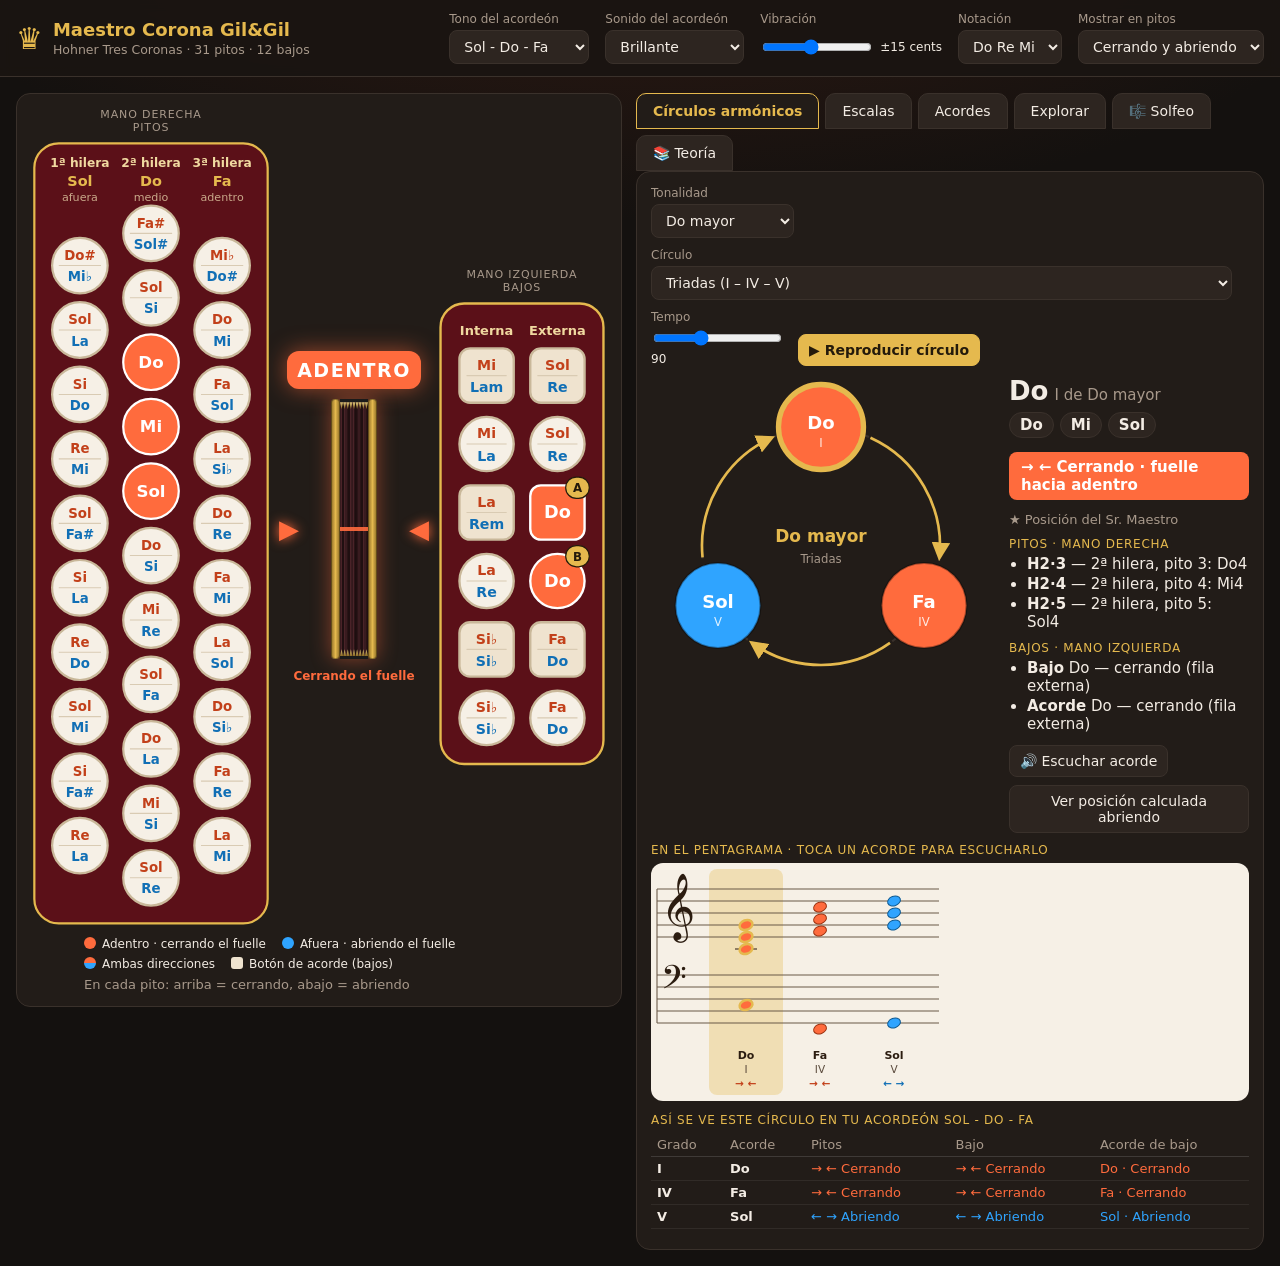
==== commit e21245a7: "Add files via upload" ====
--- a/index.html
+++ b/index.html
@@ -108,6 +108,7 @@
       </div>
       <div class="sub">En el pentagrama · toca un acorde para escucharlo</div>
       <div class="staff-wrap"><svg id="cStaff" class="staff"></svg></div>
+      <div id="circleMap"></div>
     </section>
 
     <section class="card tab hidden" id="tab-scales">
--- a/css/styles.css
+++ b/css/styles.css
@@ -191,6 +191,14 @@
 .node text { text-anchor: middle; fill: #fff; pointer-events: none; }
 .node .nm { font-size: 17px; font-weight: 700; }
 .node .dg { font-size: 11px; opacity: .85; }
+.node .nm.long { font-size: 12px; }
+.map-wrap { overflow-x: auto; }
+.cmap { width: 100%; border-collapse: collapse; font-size: 13px; margin: 6px 0; }
+.cmap th { text-align: left; color: var(--muted); font-weight: 500; border-bottom: 1px solid #ffffff22; padding: 4px 6px; }
+.cmap td { padding: 4px 6px; border-bottom: 1px solid #ffffff11; white-space: nowrap; }
+.cmap tbody tr { cursor: pointer; }
+.cmap tbody tr:hover { background: #ffffff0d; }
+.cmap .push { color: var(--push); } .cmap .pull { color: var(--pull); } .cmap .no { color: var(--muted); }
 .center-t { text-anchor: middle; fill: var(--gold); font-size: 16px; font-weight: 700; }
 .center-s { text-anchor: middle; fill: var(--muted); font-size: 11px; }
 
